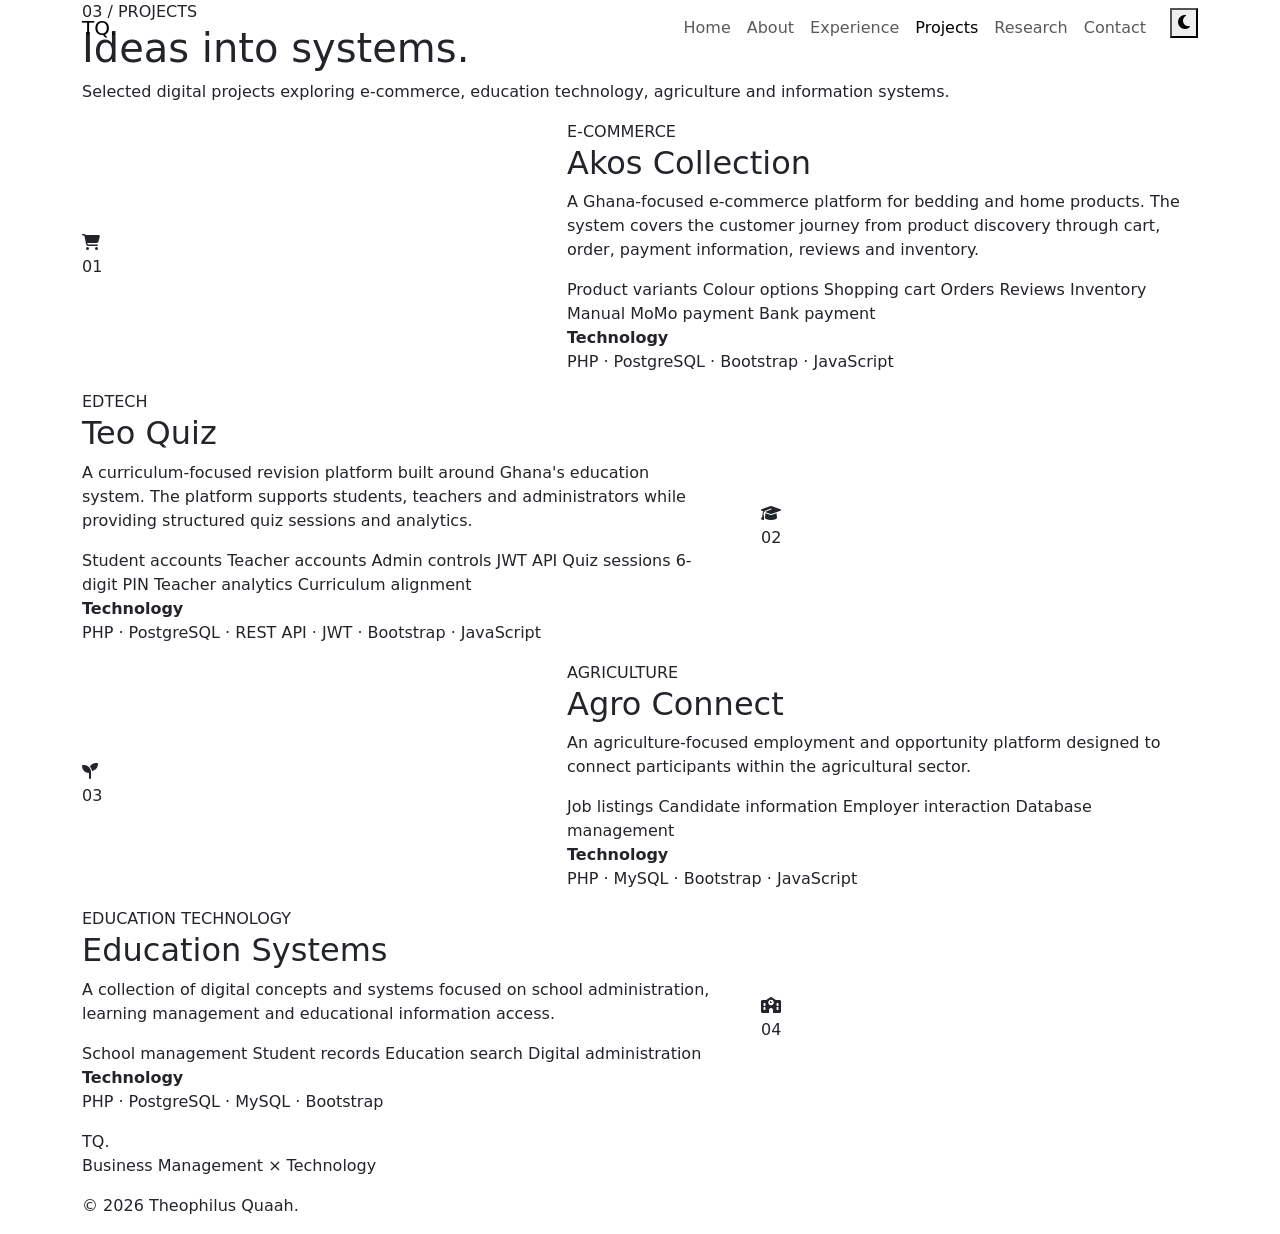
==== projects.html @ 743d02e2 "Add files via upload" ====
<!DOCTYPE html>
<html lang="en">
<head>

<meta charset="UTF-8">
<meta name="viewport" content="width=device-width, initial-scale=1.0">

<title>Projects | Theophilus Quaah</title>

<link
href="https://cdn.jsdelivr.net/npm/bootstrap@5.3.3/dist/css/bootstrap.min.css"
rel="stylesheet">

<link
href="https://cdnjs.cloudflare.com/ajax/libs/font-awesome/6.7.2/css/all.min.css"
rel="stylesheet">

<link
href="https://fonts.googleapis.com/css2?family=DM+Sans:wght@400;500;600;700&family=Space+Grotesk:wght@400;500;600;700&display=swap"
rel="stylesheet">

<link rel="stylesheet" href="assets/css/style.css">
<link rel="stylesheet" href="assets/css/pages.css">

</head>

<body>

<nav class="navbar navbar-expand-lg fixed-top custom-navbar">

<div class="container">

<a class="navbar-brand brand-logo" href="index.html">
TQ<span>.</span>
</a>

<button
class="navbar-toggler"
data-bs-toggle="collapse"
data-bs-target="#mainNavbar">

<i class="fas fa-bars"></i>

</button>

<div class="collapse navbar-collapse" id="mainNavbar">

<ul class="navbar-nav ms-auto">

<li class="nav-item">
<a class="nav-link" href="index.html">Home</a>
</li>

<li class="nav-item">
<a class="nav-link" href="about.html">About</a>
</li>

<li class="nav-item">
<a class="nav-link" href="experience.html">Experience</a>
</li>

<li class="nav-item">
<a class="nav-link active" href="projects.html">
Projects
</a>
</li>

<li class="nav-item">
<a class="nav-link" href="research.html">Research</a>
</li>

<li class="nav-item">
<a class="nav-link" href="contact.html">Contact</a>
</li>

<li class="nav-item ms-lg-3">

<button id="themeToggle" class="theme-toggle">
<i class="fas fa-moon"></i>
</button>

</li>

</ul>

</div>

</div>

</nav>


<header class="page-header">

<div class="container">

<div class="page-number">
03 / PROJECTS
</div>

<h1>
Ideas into
<span>systems.</span>
</h1>

<p>
Selected digital projects exploring e-commerce,
education technology, agriculture and information systems.
</p>

</div>

</header>


<section class="section-padding">

<div class="container">


<!-- AKOS -->

<div class="project-detail" id="akos">

<div class="row g-5 align-items-center">

<div class="col-lg-5">

<div class="project-detail-icon">
<i class="fas fa-cart-shopping"></i>
</div>

<div class="project-detail-number">
01
</div>

</div>

<div class="col-lg-7">

<div class="section-label">
E-COMMERCE
</div>

<h2>
Akos Collection
</h2>

<p>
A Ghana-focused e-commerce platform for bedding and home
products. The system covers the customer journey from product
discovery through cart, order, payment information,
reviews and inventory.
</p>

<div class="project-features">

<span>Product variants</span>
<span>Colour options</span>
<span>Shopping cart</span>
<span>Orders</span>
<span>Reviews</span>
<span>Inventory</span>
<span>Manual MoMo payment</span>
<span>Bank payment</span>

</div>

<div class="project-tech">

<strong>Technology</strong>

<p>
PHP · PostgreSQL · Bootstrap · JavaScript
</p>

</div>

</div>

</div>

</div>


<!-- TEO QUIZ -->

<div class="project-detail" id="teo-quiz">

<div class="row g-5 align-items-center">

<div class="col-lg-5 order-lg-2">

<div class="project-detail-icon">
<i class="fas fa-graduation-cap"></i>
</div>

<div class="project-detail-number">
02
</div>

</div>

<div class="col-lg-7 order-lg-1">

<div class="section-label">
EDTECH
</div>

<h2>
Teo Quiz
</h2>

<p>
A curriculum-focused revision platform built around Ghana's
education system. The platform supports students, teachers
and administrators while providing structured quiz sessions
and analytics.
</p>

<div class="project-features">

<span>Student accounts</span>
<span>Teacher accounts</span>
<span>Admin controls</span>
<span>JWT API</span>
<span>Quiz sessions</span>
<span>6-digit PIN</span>
<span>Teacher analytics</span>
<span>Curriculum alignment</span>

</div>

<div class="project-tech">

<strong>Technology</strong>

<p>
PHP · PostgreSQL · REST API · JWT · Bootstrap · JavaScript
</p>

</div>

</div>

</div>

</div>


<!-- AGRO CONNECT -->

<div class="project-detail" id="agro-connect">

<div class="row g-5 align-items-center">

<div class="col-lg-5">

<div class="project-detail-icon">
<i class="fas fa-seedling"></i>
</div>

<div class="project-detail-number">
03
</div>

</div>

<div class="col-lg-7">

<div class="section-label">
AGRICULTURE
</div>

<h2>
Agro Connect
</h2>

<p>
An agriculture-focused employment and opportunity platform
designed to connect participants within the agricultural
sector.
</p>

<div class="project-features">

<span>Job listings</span>
<span>Candidate information</span>
<span>Employer interaction</span>
<span>Database management</span>

</div>

<div class="project-tech">

<strong>Technology</strong>

<p>
PHP · MySQL · Bootstrap · JavaScript
</p>

</div>

</div>

</div>

</div>


<!-- EDUCATION -->

<div class="project-detail">

<div class="row g-5 align-items-center">

<div class="col-lg-5 order-lg-2">

<div class="project-detail-icon">
<i class="fas fa-school"></i>
</div>

<div class="project-detail-number">
04
</div>

</div>

<div class="col-lg-7 order-lg-1">

<div class="section-label">
EDUCATION TECHNOLOGY
</div>

<h2>
Education Systems
</h2>

<p>
A collection of digital concepts and systems focused on
school administration, learning management and educational
information access.
</p>

<div class="project-features">

<span>School management</span>
<span>Student records</span>
<span>Education search</span>
<span>Digital administration</span>

</div>

<div class="project-tech">

<strong>Technology</strong>

<p>
PHP · PostgreSQL · MySQL · Bootstrap
</p>

</div>

</div>

</div>

</div>


</div>

</section>


<footer class="footer">

<div class="container">

<div class="footer-logo">
TQ<span>.</span>
</div>

<p>
Business Management × Technology
</p>

<p class="copyright">
© 2026 Theophilus Quaah.
</p>

</div>

</footer>


<script
src="https://cdn.jsdelivr.net/npm/bootstrap@5.3.3/dist/js/bootstrap.bundle.min.js">
</script>

<script src="assets/js/script.js"></script>

</body>
</html>
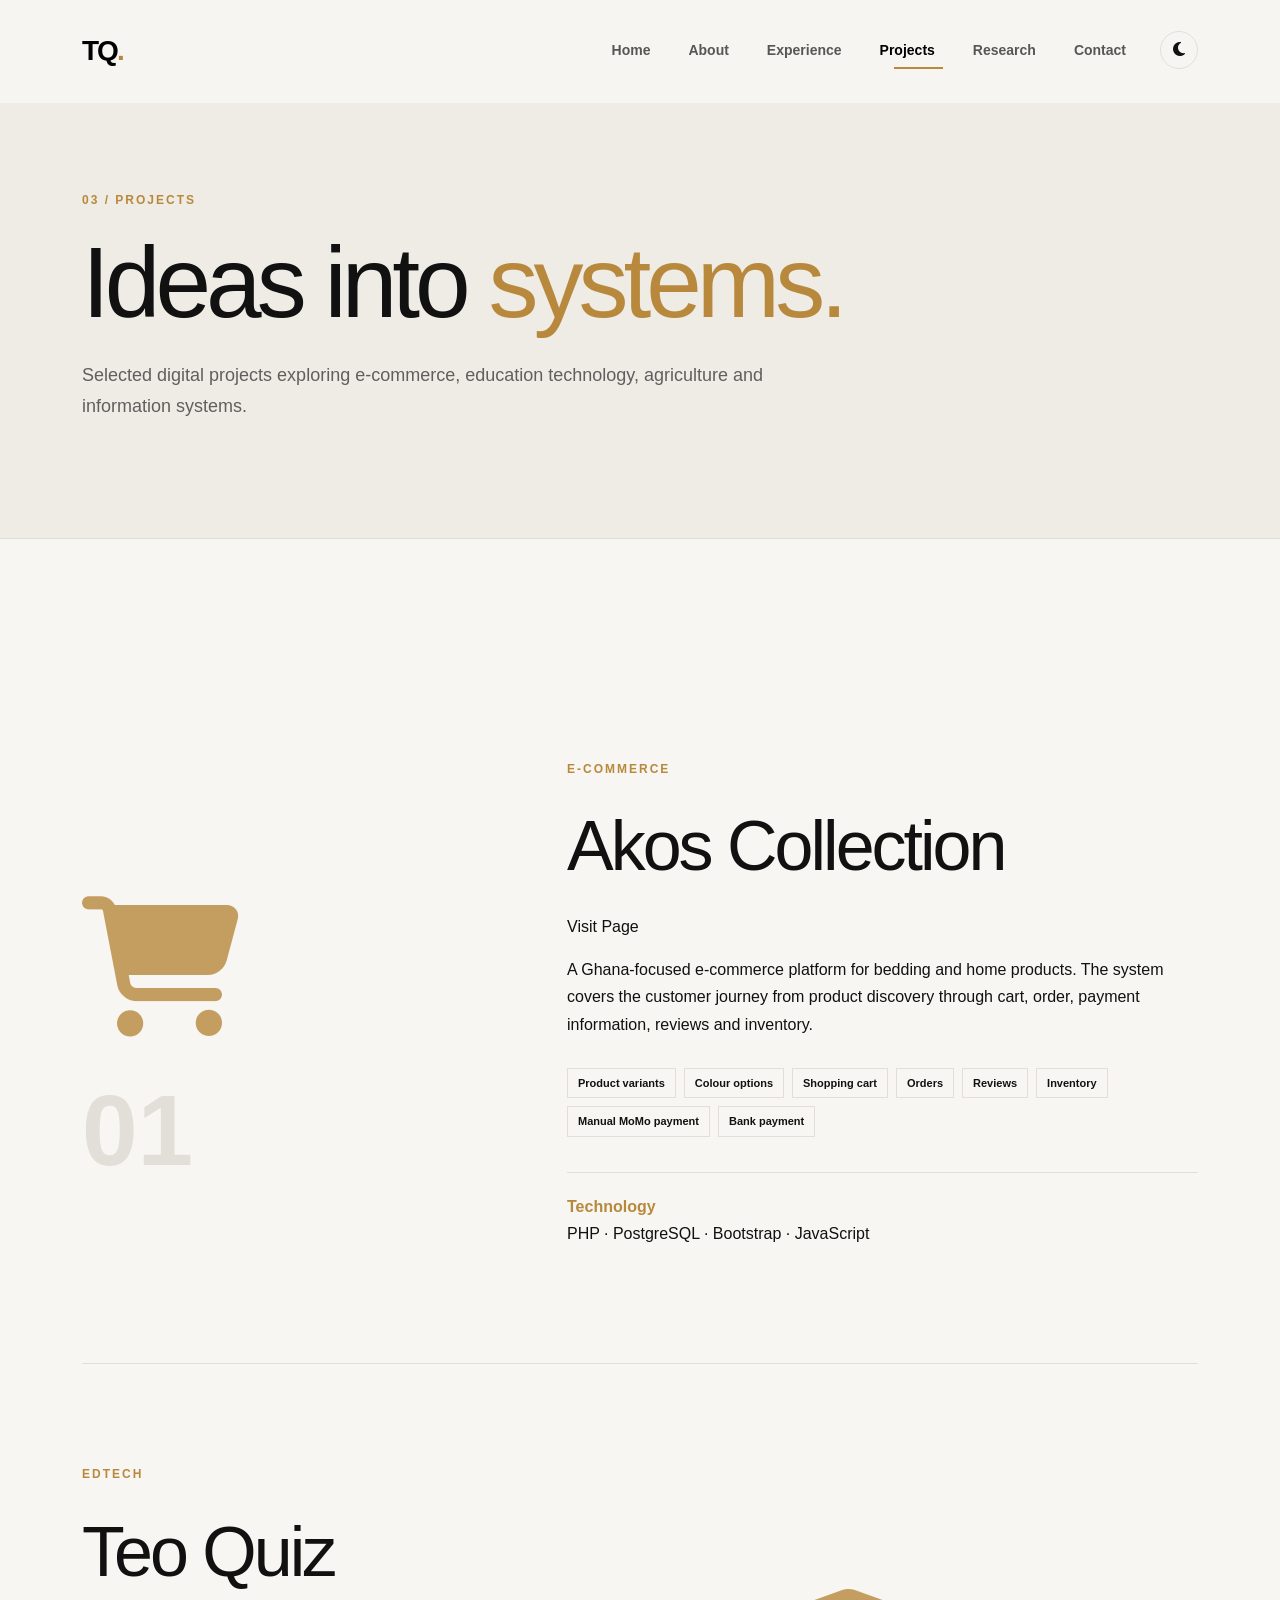
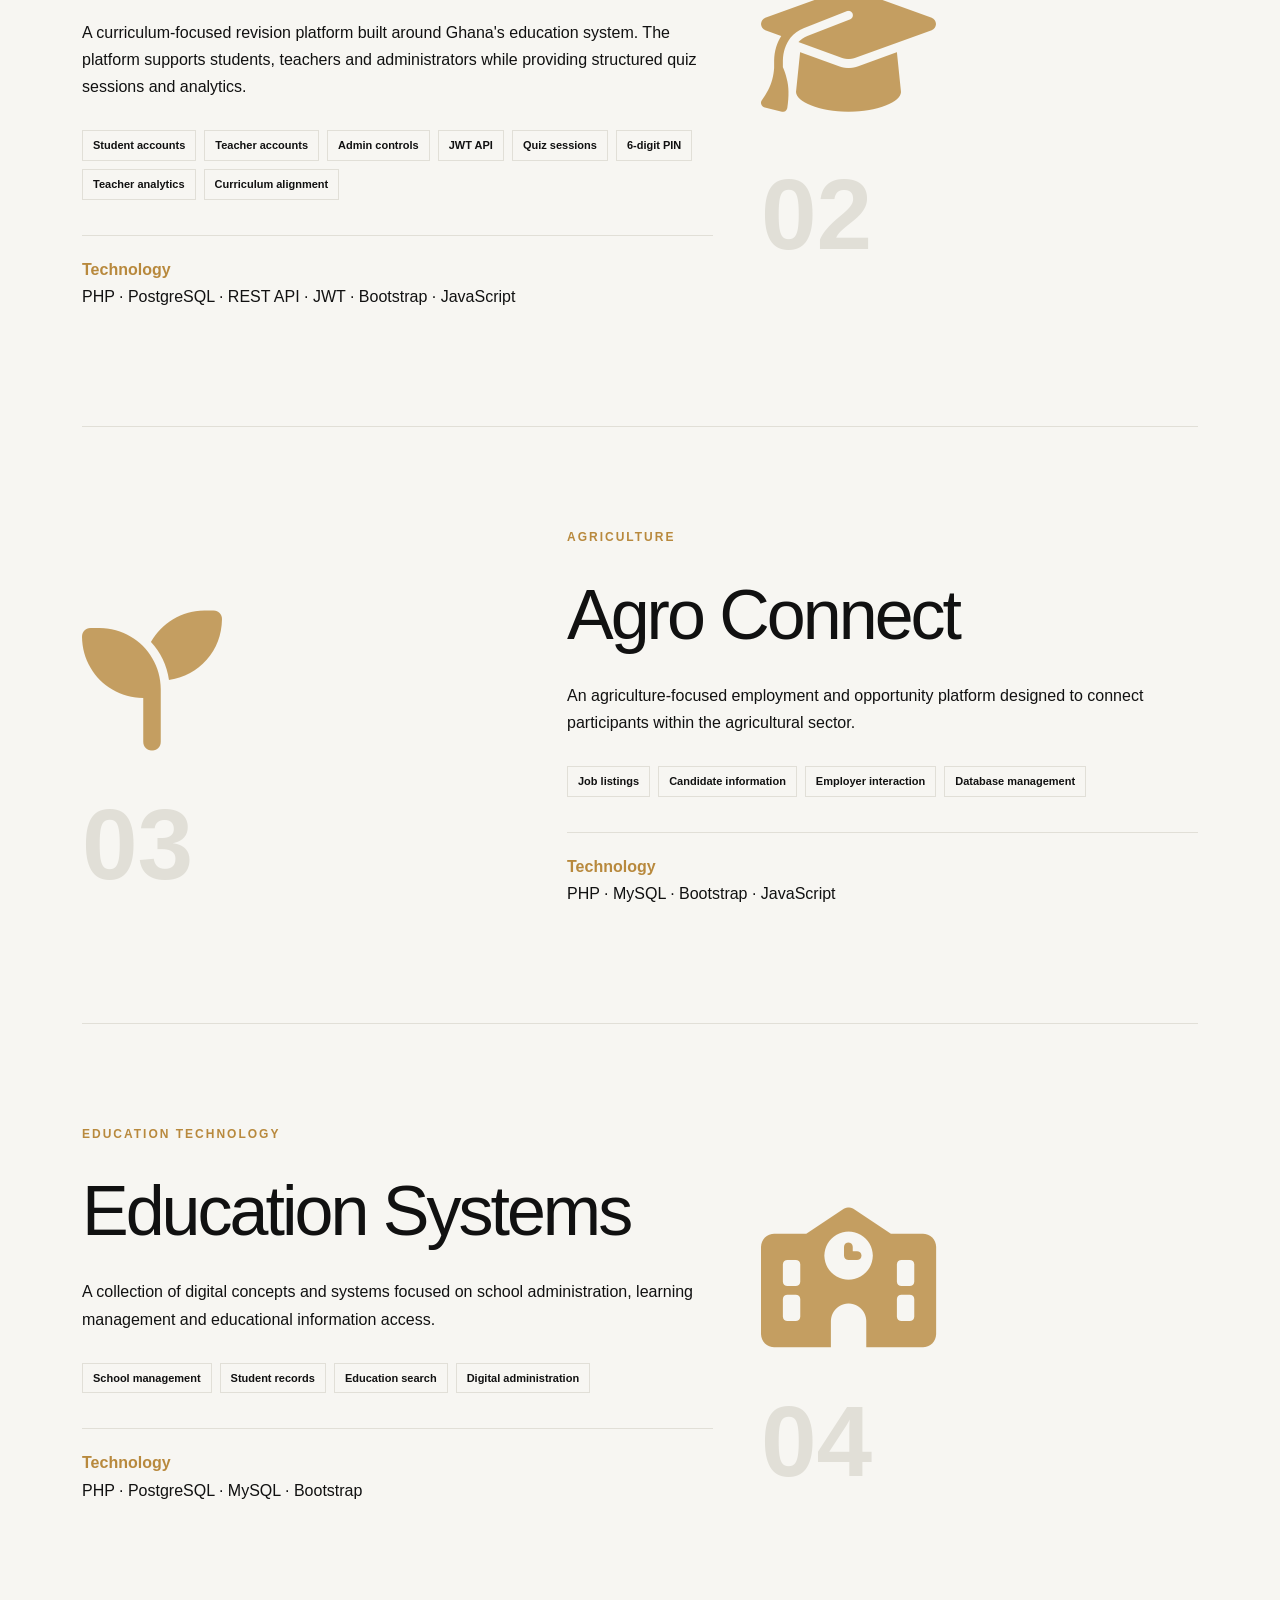
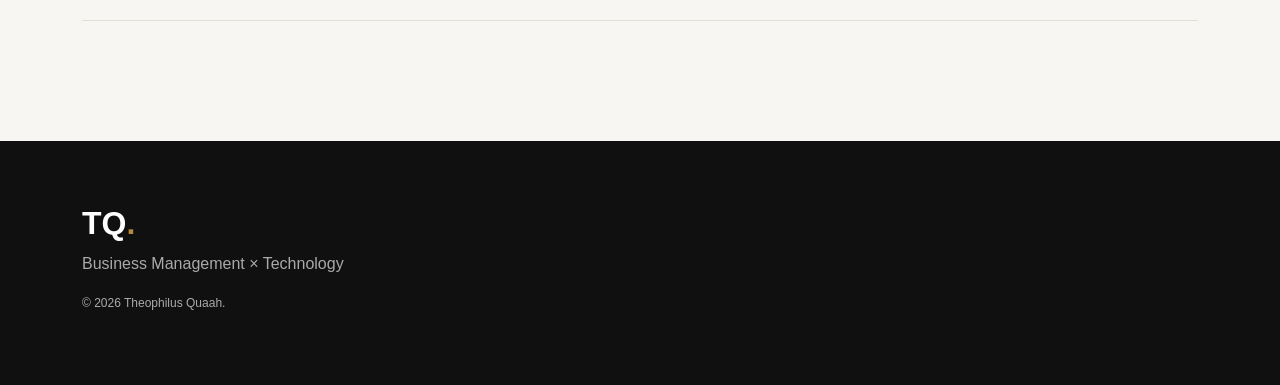
==== commit 6e991f99: "Add link to Akos Collection in projects.html Added a link to the Akos Collection page." ====
--- a/projects.html
+++ b/projects.html
@@ -145,7 +145,7 @@
 <h2>
 Akos Collection
 </h2>
-
+<p><a href="https://akoscollection.site.je">Visit Page</a>
 <p>
 A Ghana-focused e-commerce platform for bedding and home
 products. The system covers the customer journey from product
@@ -401,4 +401,4 @@
 <script src="assets/js/script.js"></script>
 
 </body>
-</html>+</html>
--- a/assets/css/style.css
+++ b/assets/css/style.css
@@ -0,0 +1,1092 @@
+:root {
+
+    --primary: #111111;
+    --secondary: #5f5f5f;
+
+    --accent: #b8893d;
+    --accent-dark: #946d2d;
+
+    --light: #f7f6f2;
+    --soft: #eeece5;
+
+    --white: #ffffff;
+    --dark: #101010;
+
+    --border: #e1dfd7;
+
+    --heading: "Space Grotesk", sans-serif;
+    --body: "DM Sans", sans-serif;
+
+    --transition: .35s ease;
+}
+
+
+* {
+    margin: 0;
+    padding: 0;
+    box-sizing: border-box;
+}
+
+
+html {
+    scroll-behavior: smooth;
+}
+
+
+body {
+
+    font-family: var(--body);
+
+    background: var(--light);
+
+    color: var(--primary);
+
+    line-height: 1.7;
+
+    transition:
+        background .35s ease,
+        color .35s ease;
+}
+
+
+body.dark-mode {
+
+    --primary: #f4f3ef;
+    --secondary: #b9b7b0;
+
+    --light: #111111;
+    --soft: #191919;
+
+    --white: #171717;
+    --dark: #f4f3ef;
+
+    --border: #303030;
+}
+
+
+a {
+    text-decoration: none;
+    color: inherit;
+}
+
+
+img {
+    max-width: 100%;
+    display: block;
+}
+
+
+/* NAVBAR */
+
+.custom-navbar {
+
+    padding: 22px 0;
+
+    background: rgba(247,246,242,.92);
+
+    backdrop-filter: blur(14px);
+
+    border-bottom: 1px solid transparent;
+
+    transition: .3s ease;
+}
+
+
+body.dark-mode .custom-navbar {
+
+    background: rgba(17,17,17,.92);
+}
+
+
+.brand-logo {
+
+    font-family: var(--heading);
+
+    font-size: 28px;
+
+    font-weight: 700;
+
+    letter-spacing: -2px;
+}
+
+
+.brand-logo span,
+.footer-logo span {
+
+    color: var(--accent);
+}
+
+
+.nav-link {
+
+    font-size: 14px;
+
+    font-weight: 600;
+
+    margin-left: 22px;
+
+    position: relative;
+}
+
+
+.nav-link::after {
+
+    content: "";
+
+    position: absolute;
+
+    left: 22px;
+
+    right: 0;
+
+    bottom: 2px;
+
+    height: 2px;
+
+    background: var(--accent);
+
+    transform: scaleX(0);
+
+    transform-origin: left;
+
+    transition: .3s ease;
+}
+
+
+.nav-link:hover::after,
+.nav-link.active::after {
+
+    transform: scaleX(1);
+}
+
+
+.nav-social {
+
+    margin-left: 18px;
+
+    font-size: 17px;
+
+    transition: .3s ease;
+}
+
+
+.nav-social:hover {
+
+    color: var(--accent);
+
+    transform: translateY(-2px);
+}
+
+
+.theme-toggle {
+
+    border: 1px solid var(--border);
+
+    background: transparent;
+
+    width: 38px;
+
+    height: 38px;
+
+    border-radius: 50%;
+
+    color: var(--primary);
+
+    margin-left: 10px;
+
+    transition: .3s ease;
+}
+
+
+.theme-toggle:hover {
+
+    background: var(--primary);
+
+    color: var(--light);
+}
+
+
+.navbar-toggler {
+
+    border: none;
+
+    color: var(--primary);
+
+    font-size: 22px;
+}
+
+
+/* HERO */
+
+.hero-section {
+
+    min-height: 100vh;
+
+    position: relative;
+
+    overflow: hidden;
+
+    padding-top: 80px;
+}
+
+
+.hero-grid {
+
+    position: absolute;
+
+    inset: 0;
+
+    opacity: .35;
+
+    background-image:
+        linear-gradient(var(--border) 1px, transparent 1px),
+        linear-gradient(90deg, var(--border) 1px, transparent 1px);
+
+    background-size: 70px 70px;
+
+    mask-image:
+        linear-gradient(to right, black, transparent);
+}
+
+
+.hero-tag {
+
+    display: flex;
+
+    align-items: center;
+
+    gap: 10px;
+
+    color: var(--accent);
+
+    font-size: 12px;
+
+    font-weight: 700;
+
+    letter-spacing: 2px;
+
+    margin-bottom: 25px;
+}
+
+
+.hero-tag span {
+
+    width: 35px;
+
+    height: 2px;
+
+    background: var(--accent);
+}
+
+
+.hero-title {
+
+    font-family: var(--heading);
+
+    font-size: clamp(65px, 9vw, 125px);
+
+    line-height: .9;
+
+    letter-spacing: -7px;
+
+    font-weight: 700;
+
+    margin-bottom: 35px;
+}
+
+
+.hero-title span {
+
+    color: transparent;
+
+    -webkit-text-stroke: 2px var(--primary);
+}
+
+
+body.dark-mode .hero-title span {
+
+    -webkit-text-stroke-color: var(--primary);
+}
+
+
+.hero-description {
+
+    max-width: 650px;
+
+    color: var(--secondary);
+
+    font-size: 18px;
+
+    margin-bottom: 35px;
+}
+
+
+.hero-buttons {
+
+    display: flex;
+
+    flex-wrap: wrap;
+
+    gap: 12px;
+}
+
+
+.btn-primary-custom {
+
+    background: var(--primary);
+
+    color: var(--light);
+
+    border: 1px solid var(--primary);
+
+    padding: 14px 23px;
+
+    border-radius: 0;
+
+    font-weight: 600;
+}
+
+
+.btn-primary-custom:hover {
+
+    background: var(--accent);
+
+    border-color: var(--accent);
+
+    color: white;
+}
+
+
+.btn-outline-custom {
+
+    border: 1px solid var(--border);
+
+    padding: 14px 23px;
+
+    border-radius: 0;
+
+    font-weight: 600;
+}
+
+
+.btn-outline-custom:hover {
+
+    background: var(--primary);
+
+    color: var(--light);
+}
+
+
+.hero-socials {
+
+    display: flex;
+
+    gap: 22px;
+
+    margin-top: 35px;
+}
+
+
+.hero-socials a {
+
+    font-size: 19px;
+
+    transition: .3s ease;
+}
+
+
+.hero-socials a:hover {
+
+    color: var(--accent);
+
+    transform: translateY(-3px);
+}
+
+
+/* HERO IMAGE */
+
+.hero-visual {
+
+    position: relative;
+
+    height: 600px;
+
+    display: flex;
+
+    justify-content: center;
+
+    align-items: center;
+}
+
+
+.portrait-frame {
+
+    width: min(390px, 80%);
+
+    aspect-ratio: 3 / 4;
+
+    overflow: hidden;
+
+    position: relative;
+
+    z-index: 2;
+
+    border: 12px solid var(--white);
+
+    box-shadow: 0 30px 80px rgba(0,0,0,.12);
+}
+
+
+.portrait-frame img {
+
+    width: 100%;
+
+    height: 100%;
+
+    object-fit: cover;
+}
+
+
+.monogram {
+
+    position: absolute;
+
+    right: 0;
+
+    bottom: 20px;
+
+    font-family: var(--heading);
+
+    font-size: 100px;
+
+    font-weight: 700;
+
+    color: var(--accent);
+
+    opacity: .2;
+
+    z-index: 1;
+}
+
+
+.floating-card {
+
+    position: absolute;
+
+    background: var(--white);
+
+    padding: 13px 17px;
+
+    display: flex;
+
+    align-items: center;
+
+    gap: 10px;
+
+    box-shadow: 0 15px 40px rgba(0,0,0,.1);
+
+    z-index: 3;
+
+    font-size: 13px;
+
+    font-weight: 700;
+}
+
+
+.floating-card i {
+
+    color: var(--accent);
+}
+
+
+.card-one {
+
+    top: 80px;
+
+    left: 0;
+}
+
+
+.card-two {
+
+    top: 210px;
+
+    right: -10px;
+}
+
+
+.card-three {
+
+    bottom: 80px;
+
+    left: 20px;
+}
+
+
+/* SECTIONS */
+
+.section-padding {
+
+    padding: 120px 0;
+}
+
+
+.soft-section {
+
+    background: var(--soft);
+}
+
+
+.dark-section {
+
+    background: var(--dark);
+
+    color: #fff;
+}
+
+
+.dark-section .section-label {
+
+    color: var(--accent);
+}
+
+
+.section-label {
+
+    color: var(--accent);
+
+    font-size: 12px;
+
+    font-weight: 700;
+
+    letter-spacing: 2px;
+
+    margin-bottom: 25px;
+}
+
+
+.section-title {
+
+    font-family: var(--heading);
+
+    font-size: clamp(40px, 5vw, 68px);
+
+    line-height: 1.05;
+
+    letter-spacing: -3px;
+
+    font-weight: 700;
+}
+
+
+.section-title span {
+
+    color: var(--accent);
+}
+
+
+.section-intro {
+
+    color: var(--secondary);
+
+    font-size: 17px;
+}
+
+
+.text-link {
+
+    display: inline-flex;
+
+    align-items: center;
+
+    gap: 10px;
+
+    font-weight: 700;
+
+    color: var(--accent);
+
+    transition: .3s ease;
+}
+
+
+.text-link:hover {
+
+    gap: 17px;
+}
+
+
+/* EXPERIENCE */
+
+.experience-item {
+
+    display: grid;
+
+    grid-template-columns: 180px 1fr;
+
+    gap: 50px;
+
+    padding: 40px 0;
+
+    border-top: 1px solid var(--border);
+}
+
+
+.experience-item:last-child {
+
+    border-bottom: 1px solid var(--border);
+}
+
+
+.experience-year {
+
+    font-size: 12px;
+
+    font-weight: 700;
+
+    color: var(--accent);
+
+    letter-spacing: 1px;
+}
+
+
+.experience-item h4 {
+
+    font-family: var(--heading);
+
+    font-size: 28px;
+
+    margin-bottom: 5px;
+}
+
+
+.company {
+
+    color: var(--accent);
+
+    font-weight: 600;
+}
+
+
+/* PROJECTS */
+
+.project-card {
+
+    min-height: 390px;
+
+    padding: 40px;
+
+    border: 1px solid var(--border);
+
+    display: block;
+
+    position: relative;
+
+    overflow: hidden;
+
+    transition: .4s ease;
+}
+
+
+.project-card:hover {
+
+    background: var(--primary);
+
+    color: var(--light);
+
+    transform: translateY(-8px);
+}
+
+
+.project-number {
+
+    position: absolute;
+
+    top: 25px;
+
+    right: 30px;
+
+    font-family: var(--heading);
+
+    font-size: 14px;
+
+    color: var(--accent);
+}
+
+
+.project-icon {
+
+    font-size: 42px;
+
+    color: var(--accent);
+
+    margin-bottom: 50px;
+}
+
+
+.project-card h3 {
+
+    font-family: var(--heading);
+
+    font-size: 35px;
+
+    margin-bottom: 18px;
+}
+
+
+.project-card p {
+
+    color: var(--secondary);
+
+    max-width: 500px;
+}
+
+
+.project-card:hover p {
+
+    color: #bdbdbd;
+}
+
+
+.project-tags {
+
+    display: flex;
+
+    flex-wrap: wrap;
+
+    gap: 8px;
+
+    margin-top: 25px;
+}
+
+
+.project-tags span,
+.project-features span,
+.research-tags span {
+
+    border: 1px solid var(--border);
+
+    padding: 5px 10px;
+
+    font-size: 11px;
+
+    font-weight: 700;
+}
+
+
+.project-arrow {
+
+    position: absolute;
+
+    right: 35px;
+
+    bottom: 35px;
+
+    font-size: 20px;
+
+    color: var(--accent);
+}
+
+
+/* EXPERTISE */
+
+.expertise-grid {
+
+    display: grid;
+
+    grid-template-columns: repeat(3,1fr);
+
+    margin-top: 60px;
+
+    border-top: 1px solid rgba(255,255,255,.15);
+}
+
+
+.expertise-item {
+
+    padding: 40px 20px;
+
+    border-right: 1px solid rgba(255,255,255,.15);
+
+    border-bottom: 1px solid rgba(255,255,255,.15);
+}
+
+
+.expertise-item span {
+
+    font-size: 12px;
+
+    color: var(--accent);
+}
+
+
+.expertise-item i {
+
+    display: block;
+
+    font-size: 30px;
+
+    margin: 30px 0;
+}
+
+
+.expertise-item h4 {
+
+    font-family: var(--heading);
+
+    font-size: 22px;
+}
+
+
+/* RESEARCH */
+
+.research-box {
+
+    border: 1px solid var(--border);
+
+    padding: 25px;
+}
+
+
+.research-box div {
+
+    display: flex;
+
+    align-items: center;
+
+    gap: 18px;
+
+    padding: 25px 0;
+
+    border-bottom: 1px solid var(--border);
+
+    font-weight: 600;
+}
+
+
+.research-box div:last-child {
+
+    border-bottom: 0;
+}
+
+
+.research-box i {
+
+    color: var(--accent);
+
+    font-size: 22px;
+}
+
+
+/* CTA */
+
+.cta-section {
+
+    background: var(--accent);
+
+    color: #fff;
+
+    padding: 100px 0;
+}
+
+
+.cta-content h2 {
+
+    font-family: var(--heading);
+
+    font-size: clamp(45px, 7vw, 85px);
+
+    line-height: .95;
+
+    letter-spacing: -4px;
+
+    margin-bottom: 40px;
+}
+
+
+.btn-light-custom {
+
+    background: #fff;
+
+    color: #111;
+
+    padding: 15px 25px;
+
+    border-radius: 0;
+
+    font-weight: 700;
+}
+
+
+/* FOOTER */
+
+.footer {
+
+    background: var(--dark);
+
+    color: #fff;
+
+    padding: 55px 0;
+}
+
+
+.footer-logo {
+
+    font-family: var(--heading);
+
+    font-size: 32px;
+
+    font-weight: 700;
+}
+
+
+.footer p {
+
+    color: #aaa;
+}
+
+
+.footer a {
+
+    color: #fff;
+}
+
+
+.copyright {
+
+    font-size: 12px;
+
+    margin-top: 15px;
+}
+
+
+/* BACK TO TOP */
+
+#backToTop {
+
+    position: fixed;
+
+    right: 25px;
+
+    bottom: 25px;
+
+    width: 45px;
+
+    height: 45px;
+
+    border: none;
+
+    background: var(--accent);
+
+    color: #fff;
+
+    display: none;
+
+    z-index: 1000;
+}
+
+
+/* RESPONSIVE */
+
+@media (max-width: 991px) {
+
+    .nav-link {
+
+        margin-left: 0;
+
+        padding: 12px 0 !important;
+    }
+
+    .nav-link::after {
+
+        display: none;
+    }
+
+    .hero-section {
+
+        padding-top: 130px;
+    }
+
+    .hero-visual {
+
+        margin-top: 70px;
+
+        height: 500px;
+    }
+
+    .expertise-grid {
+
+        grid-template-columns: repeat(2,1fr);
+    }
+
+}
+
+
+@media (max-width: 767px) {
+
+    .section-padding {
+
+        padding: 80px 0;
+    }
+
+    .hero-title {
+
+        font-size: 65px;
+
+        letter-spacing: -4px;
+    }
+
+    .hero-description {
+
+        font-size: 16px;
+    }
+
+    .hero-visual {
+
+        height: 430px;
+    }
+
+    .floating-card {
+
+        font-size: 11px;
+    }
+
+    .experience-item {
+
+        grid-template-columns: 1fr;
+
+        gap: 12px;
+    }
+
+    .expertise-grid {
+
+        grid-template-columns: 1fr;
+    }
+
+    .project-card {
+
+        min-height: 350px;
+
+        padding: 30px;
+    }
+
+}
+
+
+@media (max-width: 450px) {
+
+    .hero-title {
+
+        font-size: 55px;
+    }
+
+    .portrait-frame {
+
+        width: 80%;
+    }
+
+    .card-two {
+
+        right: -5px;
+    }
+
+}
--- a/assets/css/pages.css
+++ b/assets/css/pages.css
@@ -0,0 +1,599 @@
+/* PAGE HEADER */
+
+.page-header {
+
+    padding: 190px 0 100px;
+
+    background: var(--soft);
+
+    border-bottom: 1px solid var(--border);
+}
+
+
+.page-number {
+
+    color: var(--accent);
+
+    font-size: 12px;
+
+    font-weight: 700;
+
+    letter-spacing: 2px;
+
+    margin-bottom: 25px;
+}
+
+
+.page-header h1 {
+
+    font-family: var(--heading);
+
+    font-size: clamp(55px, 8vw, 100px);
+
+    line-height: .95;
+
+    letter-spacing: -5px;
+
+    max-width: 950px;
+
+    margin-bottom: 30px;
+}
+
+
+.page-header h1 span {
+
+    color: var(--accent);
+}
+
+
+.page-header p {
+
+    max-width: 700px;
+
+    color: var(--secondary);
+
+    font-size: 18px;
+}
+
+
+/* ABOUT */
+
+.about-image {
+
+    border: 10px solid var(--white);
+
+    box-shadow: 0 30px 70px rgba(0,0,0,.12);
+}
+
+
+.about-image img {
+
+    width: 100%;
+}
+
+
+.education-card {
+
+    display: flex;
+
+    gap: 30px;
+
+    padding: 45px;
+
+    border: 1px solid var(--border);
+
+    background: var(--light);
+}
+
+
+.education-icon {
+
+    font-size: 40px;
+
+    color: var(--accent);
+}
+
+
+.education-card span {
+
+    color: var(--accent);
+
+    font-size: 12px;
+
+    font-weight: 700;
+}
+
+
+.education-card h3 {
+
+    font-family: var(--heading);
+
+    font-size: 32px;
+
+    margin-top: 10px;
+}
+
+
+.capability-card {
+
+    border: 1px solid var(--border);
+
+    padding: 35px;
+
+    height: 100%;
+
+    transition: .3s ease;
+}
+
+
+.capability-card:hover {
+
+    transform: translateY(-5px);
+
+    border-color: var(--accent);
+}
+
+
+.capability-card i {
+
+    font-size: 30px;
+
+    color: var(--accent);
+
+    margin-bottom: 25px;
+}
+
+
+.capability-card h4 {
+
+    font-family: var(--heading);
+}
+
+
+/* TIMELINE */
+
+.timeline {
+
+    position: relative;
+
+    max-width: 1000px;
+
+    margin: auto;
+}
+
+
+.timeline::before {
+
+    content: "";
+
+    position: absolute;
+
+    left: 220px;
+
+    top: 0;
+
+    bottom: 0;
+
+    width: 1px;
+
+    background: var(--border);
+}
+
+
+.timeline-item {
+
+    display: grid;
+
+    grid-template-columns: 180px 80px 1fr;
+
+    margin-bottom: 80px;
+}
+
+
+.timeline-date {
+
+    font-size: 12px;
+
+    font-weight: 700;
+
+    color: var(--accent);
+
+    padding-top: 8px;
+}
+
+
+.timeline-marker {
+
+    width: 42px;
+
+    height: 42px;
+
+    border-radius: 50%;
+
+    background: var(--accent);
+
+    color: #fff;
+
+    display: flex;
+
+    align-items: center;
+
+    justify-content: center;
+
+    position: relative;
+
+    z-index: 2;
+}
+
+
+.timeline-content {
+
+    padding-left: 30px;
+}
+
+
+.timeline-content h3 {
+
+    font-family: var(--heading);
+
+    font-size: 34px;
+}
+
+
+.timeline-content h5 {
+
+    color: var(--accent);
+
+    font-weight: 600;
+}
+
+
+.timeline-content ul {
+
+    padding-left: 20px;
+
+    color: var(--secondary);
+}
+
+
+/* LEADERSHIP */
+
+.leadership-card {
+
+    display: flex;
+
+    gap: 30px;
+
+    border: 1px solid var(--border);
+
+    padding: 40px;
+}
+
+
+.leadership-icon {
+
+    font-size: 38px;
+
+    color: var(--accent);
+}
+
+
+.leadership-card h3 {
+
+    font-family: var(--heading);
+}
+
+
+.leadership-card h5 {
+
+    color: var(--accent);
+}
+
+
+/* PROJECT DETAILS */
+
+.project-detail {
+
+    padding: 100px 0;
+
+    border-bottom: 1px solid var(--border);
+}
+
+
+.project-detail-icon {
+
+    font-size: 140px;
+
+    color: var(--accent);
+
+    opacity: .8;
+}
+
+
+.project-detail-number {
+
+    font-family: var(--heading);
+
+    font-size: 100px;
+
+    font-weight: 700;
+
+    color: var(--border);
+
+    line-height: .8;
+}
+
+
+.project-detail h2 {
+
+    font-family: var(--heading);
+
+    font-size: clamp(42px, 6vw, 70px);
+
+    letter-spacing: -3px;
+
+    margin-bottom: 25px;
+}
+
+
+.project-features {
+
+    display: flex;
+
+    flex-wrap: wrap;
+
+    gap: 8px;
+
+    margin: 30px 0;
+}
+
+
+.project-tech {
+
+    margin-top: 35px;
+
+    border-top: 1px solid var(--border);
+
+    padding-top: 20px;
+}
+
+
+.project-tech strong {
+
+    color: var(--accent);
+}
+
+
+/* RESEARCH */
+
+.research-interest-grid {
+
+    display: grid;
+
+    grid-template-columns: repeat(2,1fr);
+
+    margin-top: 50px;
+}
+
+
+.research-interest-grid > div {
+
+    padding: 35px;
+
+    border: 1px solid var(--border);
+
+    margin: -1px 0 0 -1px;
+}
+
+
+.research-interest-grid i {
+
+    font-size: 28px;
+
+    color: var(--accent);
+
+    margin-bottom: 25px;
+}
+
+
+.research-interest-grid h4 {
+
+    font-family: var(--heading);
+}
+
+
+.research-project {
+
+    display: grid;
+
+    grid-template-columns: 100px 1fr;
+
+    gap: 40px;
+
+    padding: 50px 0;
+
+    border-bottom: 1px solid var(--border);
+}
+
+
+.research-number {
+
+    font-family: var(--heading);
+
+    font-size: 55px;
+
+    font-weight: 700;
+
+    color: var(--accent);
+}
+
+
+.research-project h3 {
+
+    font-family: var(--heading);
+
+    font-size: 32px;
+}
+
+
+.research-tags {
+
+    display: flex;
+
+    flex-wrap: wrap;
+
+    gap: 8px;
+
+    margin-top: 25px;
+}
+
+
+/* CONTACT */
+
+.contact-list {
+
+    margin-top: 40px;
+}
+
+
+.contact-list > a,
+.contact-list > div {
+
+    display: flex;
+
+    align-items: center;
+
+    gap: 20px;
+
+    padding: 22px 0;
+
+    border-bottom: 1px solid var(--border);
+}
+
+
+.contact-list i {
+
+    width: 25px;
+
+    color: var(--accent);
+
+    font-size: 20px;
+}
+
+
+.contact-list span {
+
+    display: block;
+
+    color: var(--secondary);
+
+    font-size: 12px;
+}
+
+
+.contact-list strong {
+
+    display: block;
+}
+
+
+.contact-form-box {
+
+    padding: 45px;
+
+    border: 1px solid var(--border);
+}
+
+
+.contact-form-box label {
+
+    display: block;
+
+    margin-bottom: 8px;
+
+    font-size: 13px;
+
+    font-weight: 700;
+}
+
+
+.form-control {
+
+    background: transparent;
+
+    border: 1px solid var(--border);
+
+    border-radius: 0;
+
+    padding: 14px;
+
+    color: var(--primary);
+}
+
+
+.form-control:focus {
+
+    border-color: var(--accent);
+
+    box-shadow: none;
+
+    background: transparent;
+
+    color: var(--primary);
+}
+
+
+@media (max-width: 767px) {
+
+    .page-header {
+
+        padding: 150px 0 70px;
+    }
+
+    .page-header h1 {
+
+        font-size: 55px;
+
+        letter-spacing: -3px;
+    }
+
+    .education-card {
+
+        flex-direction: column;
+    }
+
+    .timeline::before {
+
+        display: none;
+    }
+
+    .timeline-item {
+
+        grid-template-columns: 1fr;
+
+        gap: 15px;
+    }
+
+    .timeline-content {
+
+        padding-left: 0;
+    }
+
+    .research-interest-grid {
+
+        grid-template-columns: 1fr;
+    }
+
+    .research-project {
+
+        grid-template-columns: 1fr;
+
+        gap: 15px;
+    }
+
+    .contact-form-box {
+
+        padding: 25px;
+    }
+
+}
